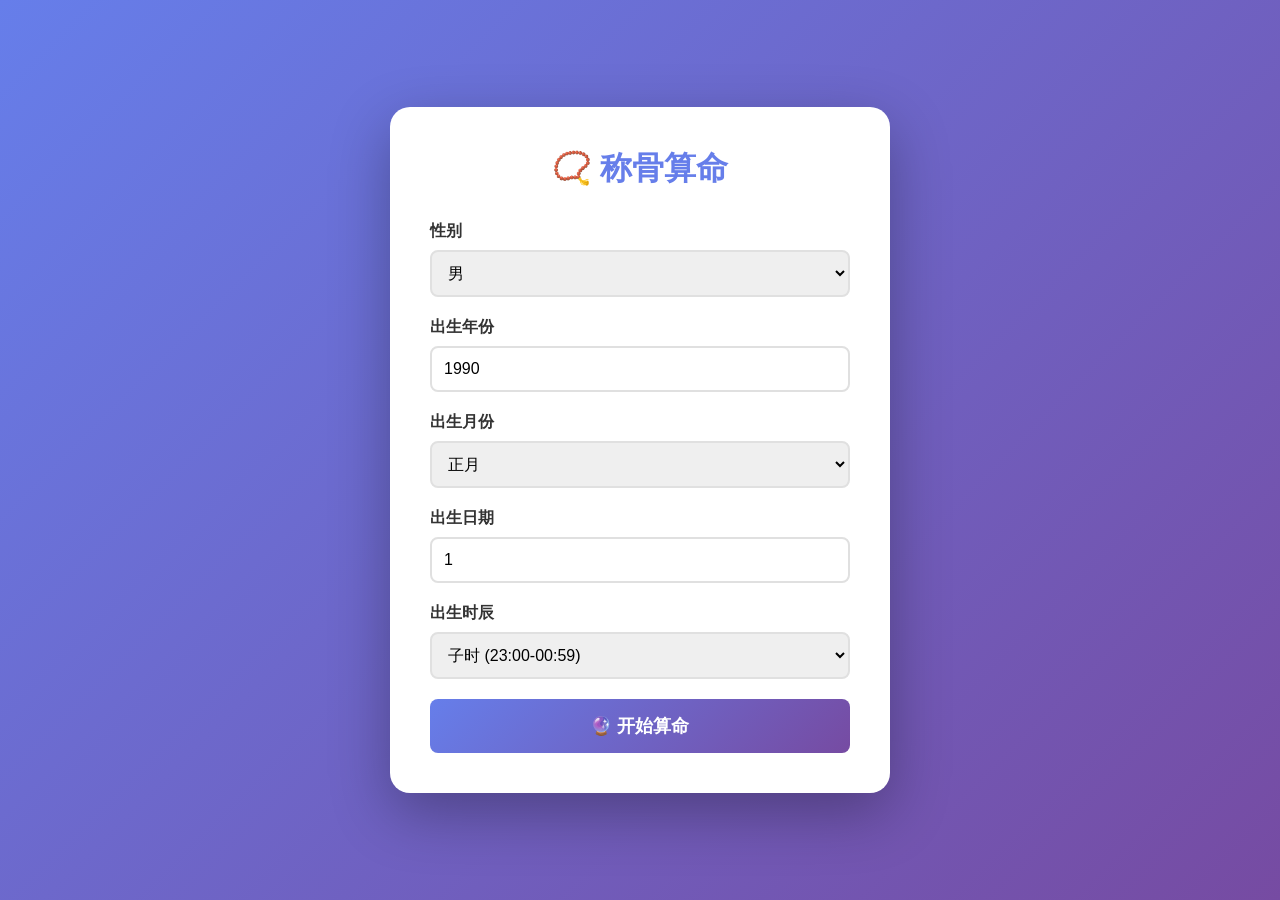
==== frontend/index.html @ 4283c457 "Initial commit: 称骨算命系统 (C++ backend + Web frontend)" ====
<!DOCTYPE html>
<html lang="zh-CN">
<head>
    <meta charset="UTF-8">
    <meta name="viewport" content="width=device-width, initial-scale=1.0">
    <title>称骨算命</title>
    <style>
        * { margin: 0; padding: 0; box-sizing: border-box; }
        body {
            font-family: 'Microsoft YaHei', Arial, sans-serif;
            background: linear-gradient(135deg, #667eea 0%, #764ba2 100%);
            min-height: 100vh;
            display: flex;
            justify-content: center;
            align-items: center;
            padding: 20px;
        }
        .container {
            background: white;
            border-radius: 20px;
            padding: 40px;
            box-shadow: 0 20px 60px rgba(0,0,0,0.3);
            max-width: 500px;
            width: 100%;
        }
        h1 {
            text-align: center;
            color: #667eea;
            margin-bottom: 30px;
            font-size: 32px;
        }
        .form-group {
            margin-bottom: 20px;
        }
        label {
            display: block;
            margin-bottom: 8px;
            color: #333;
            font-weight: bold;
        }
        input, select {
            width: 100%;
            padding: 12px;
            border: 2px solid #e0e0e0;
            border-radius: 8px;
            font-size: 16px;
            transition: border-color 0.3s;
        }
        input:focus, select:focus {
            outline: none;
            border-color: #667eea;
        }
        button {
            width: 100%;
            padding: 15px;
            background: linear-gradient(135deg, #667eea 0%, #764ba2 100%);
            color: white;
            border: none;
            border-radius: 8px;
            font-size: 18px;
            font-weight: bold;
            cursor: pointer;
            transition: transform 0.2s;
        }
        button:hover {
            transform: translateY(-2px);
        }
        button:active {
            transform: translateY(0);
        }
        .result {
            margin-top: 30px;
            padding: 20px;
            background: #f5f5f5;
            border-radius: 10px;
            display: none;
        }
        .result.show {
            display: block;
            animation: fadeIn 0.5s;
        }
        @keyframes fadeIn {
            from { opacity: 0; transform: translateY(10px); }
            to { opacity: 1; transform: translateY(0); }
        }
        .weight {
            font-size: 24px;
            color: #667eea;
            font-weight: bold;
            margin-bottom: 15px;
            text-align: center;
        }
        .poem {
            font-size: 16px;
            line-height: 1.8;
            color: #333;
            text-align: justify;
        }
    </style>
</head>
<body>
    <div class="container">
        <h1>📿 称骨算命</h1>
        <form id="baziForm">
            <div class="form-group">
                <label>性别</label>
                <select id="gender" required>
                    <option value="male">男</option>
                    <option value="female">女</option>
                </select>
            </div>
            <div class="form-group">
                <label>出生年份</label>
                <input type="number" id="year" min="1924" max="2020" value="1990" required>
            </div>
            <div class="form-group">
                <label>出生月份</label>
                <select id="month" required>
                    <option value="1">正月</option>
                    <option value="2">二月</option>
                    <option value="3">三月</option>
                    <option value="4">四月</option>
                    <option value="5">五月</option>
                    <option value="6">六月</option>
                    <option value="7">七月</option>
                    <option value="8">八月</option>
                    <option value="9">九月</option>
                    <option value="10">十月</option>
                    <option value="11">冬月</option>
                    <option value="12">腊月</option>
                </select>
            </div>
            <div class="form-group">
                <label>出生日期</label>
                <input type="number" id="day" min="1" max="30" value="1" required>
            </div>
            <div class="form-group">
                <label>出生时辰</label>
                <select id="hour" required>
                    <option value="0">子时 (23:00-00:59)</option>
                    <option value="1">丑时 (01:00-02:59)</option>
                    <option value="2">丑时 (01:00-02:59)</option>
                    <option value="3">寅时 (03:00-04:59)</option>
                    <option value="4">寅时 (03:00-04:59)</option>
                    <option value="5">卯时 (05:00-06:59)</option>
                    <option value="6">卯时 (05:00-06:59)</option>
                    <option value="7">辰时 (07:00-08:59)</option>
                    <option value="8">辰时 (07:00-08:59)</option>
                    <option value="9">巳时 (09:00-10:59)</option>
                    <option value="10">巳时 (09:00-10:59)</option>
                    <option value="11">午时 (11:00-12:59)</option>
                    <option value="12">午时 (11:00-12:59)</option>
                    <option value="13">未时 (13:00-14:59)</option>
                    <option value="14">未时 (13:00-14:59)</option>
                    <option value="15">申时 (15:00-16:59)</option>
                    <option value="16">申时 (15:00-16:59)</option>
                    <option value="17">酉时 (17:00-18:59)</option>
                    <option value="18">酉时 (17:00-18:59)</option>
                    <option value="19">戌时 (19:00-20:59)</option>
                    <option value="20">戌时 (19:00-20:59)</option>
                    <option value="21">亥时 (21:00-22:59)</option>
                    <option value="22">亥时 (21:00-22:59)</option>
                    <option value="23">子时 (23:00-00:59)</option>
                </select>
            </div>
            <button type="submit">🔮 开始算命</button>
        </form>
        <div id="result" class="result">
            <div class="weight" id="weightDisplay"></div>
            <div class="poem" id="poemDisplay"></div>
        </div>
    </div>

    <script>
        document.getElementById('baziForm').addEventListener('submit', async (e) => {
            e.preventDefault();
            
            const gender = document.getElementById('gender').value;
            const year = document.getElementById('year').value;
            const month = document.getElementById('month').value;
            const day = document.getElementById('day').value;
            const hour = document.getElementById('hour').value;
            
            try {
                const response = await fetch(`http://localhost:8080/calculate?year=${year}&month=${month}&day=${day}&hour=${hour}&gender=${gender}`);
                const data = await response.json();
                
                document.getElementById('weightDisplay').textContent = `骨重：${data.weight} 两`;
                document.getElementById('poemDisplay').textContent = data.poem;
                document.getElementById('result').classList.add('show');
            } catch (error) {
                alert('计算失败，请确保后端服务已启动');
            }
        });
    </script>
</body>
</html>
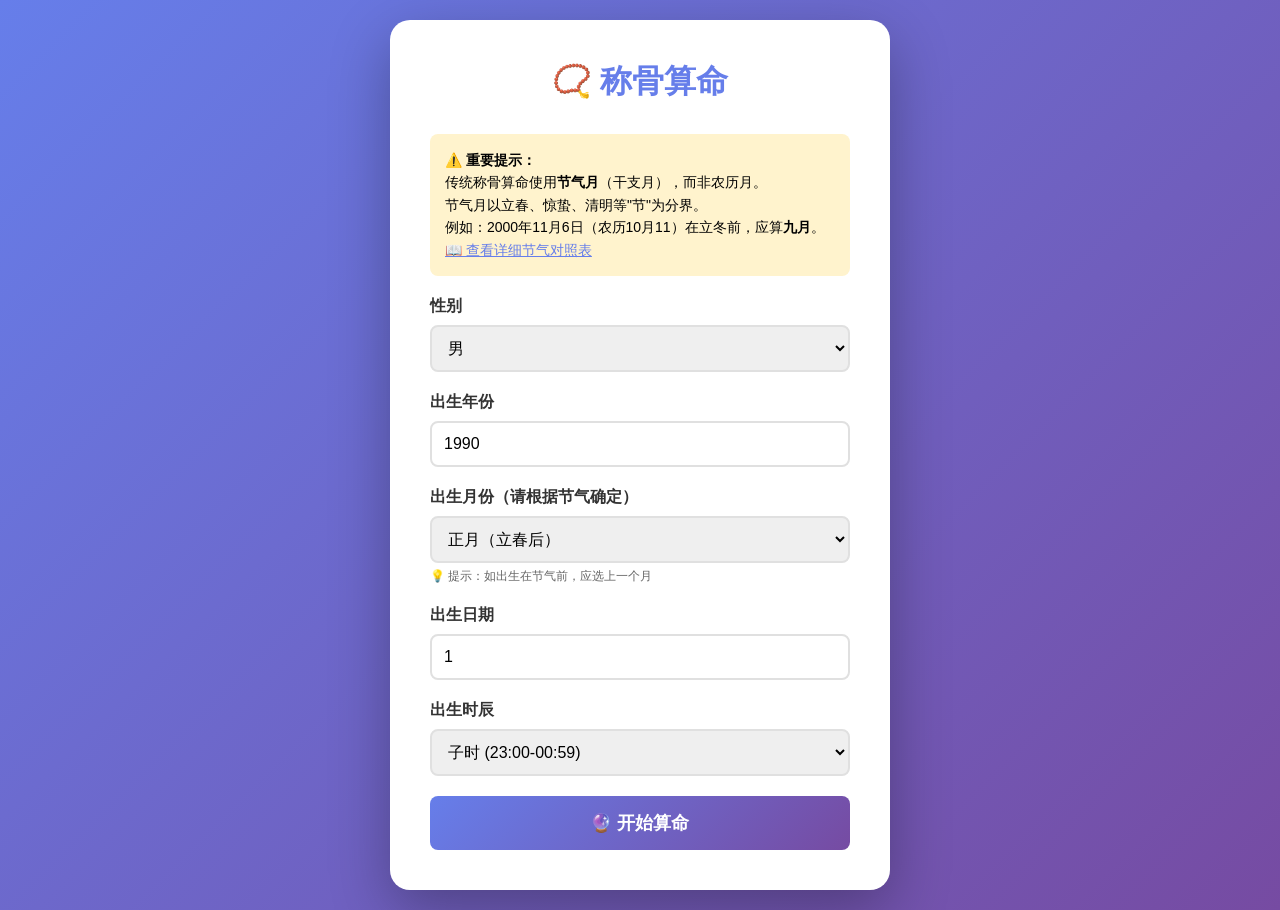
==== commit 28fdfe62: "添加节气月份说明和查询工具" ====
--- a/frontend/index.html
+++ b/frontend/index.html
@@ -101,6 +101,13 @@
 <body>
     <div class="container">
         <h1>📿 称骨算命</h1>
+        <div style="background: #fff3cd; padding: 15px; border-radius: 8px; margin-bottom: 20px; font-size: 14px; line-height: 1.6;">
+            <strong>⚠️ 重要提示：</strong><br>
+            传统称骨算命使用<strong>节气月</strong>（干支月），而非农历月。<br>
+            节气月以立春、惊蛰、清明等"节"为分界。<br>
+            例如：2000年11月6日（农历10月11）在立冬前，应算<strong>九月</strong>。<br>
+            <a href="solar-terms.html" target="_blank" style="color: #667eea;">📖 查看详细节气对照表</a>
+        </div>
         <form id="baziForm">
             <div class="form-group">
                 <label>性别</label>
@@ -114,21 +121,24 @@
                 <input type="number" id="year" min="1924" max="2020" value="1990" required>
             </div>
             <div class="form-group">
-                <label>出生月份</label>
+                <label>出生月份（请根据节气确定）</label>
                 <select id="month" required>
-                    <option value="1">正月</option>
-                    <option value="2">二月</option>
-                    <option value="3">三月</option>
-                    <option value="4">四月</option>
-                    <option value="5">五月</option>
-                    <option value="6">六月</option>
-                    <option value="7">七月</option>
-                    <option value="8">八月</option>
-                    <option value="9">九月</option>
-                    <option value="10">十月</option>
-                    <option value="11">冬月</option>
-                    <option value="12">腊月</option>
+                    <option value="1">正月（立春后）</option>
+                    <option value="2">二月（惊蛰后）</option>
+                    <option value="3">三月（清明后）</option>
+                    <option value="4">四月（立夏后）</option>
+                    <option value="5">五月（芒种后）</option>
+                    <option value="6">六月（小暑后）</option>
+                    <option value="7">七月（立秋后）</option>
+                    <option value="8">八月（白露后）</option>
+                    <option value="9">九月（寒露后）</option>
+                    <option value="10">十月（立冬后）</option>
+                    <option value="11">冬月（大雪后）</option>
+                    <option value="12">腊月（小寒后）</option>
                 </select>
+                <small style="color: #666; font-size: 12px; margin-top: 5px; display: block;">
+                    💡 提示：如出生在节气前，应选上一个月
+                </small>
             </div>
             <div class="form-group">
                 <label>出生日期</label>
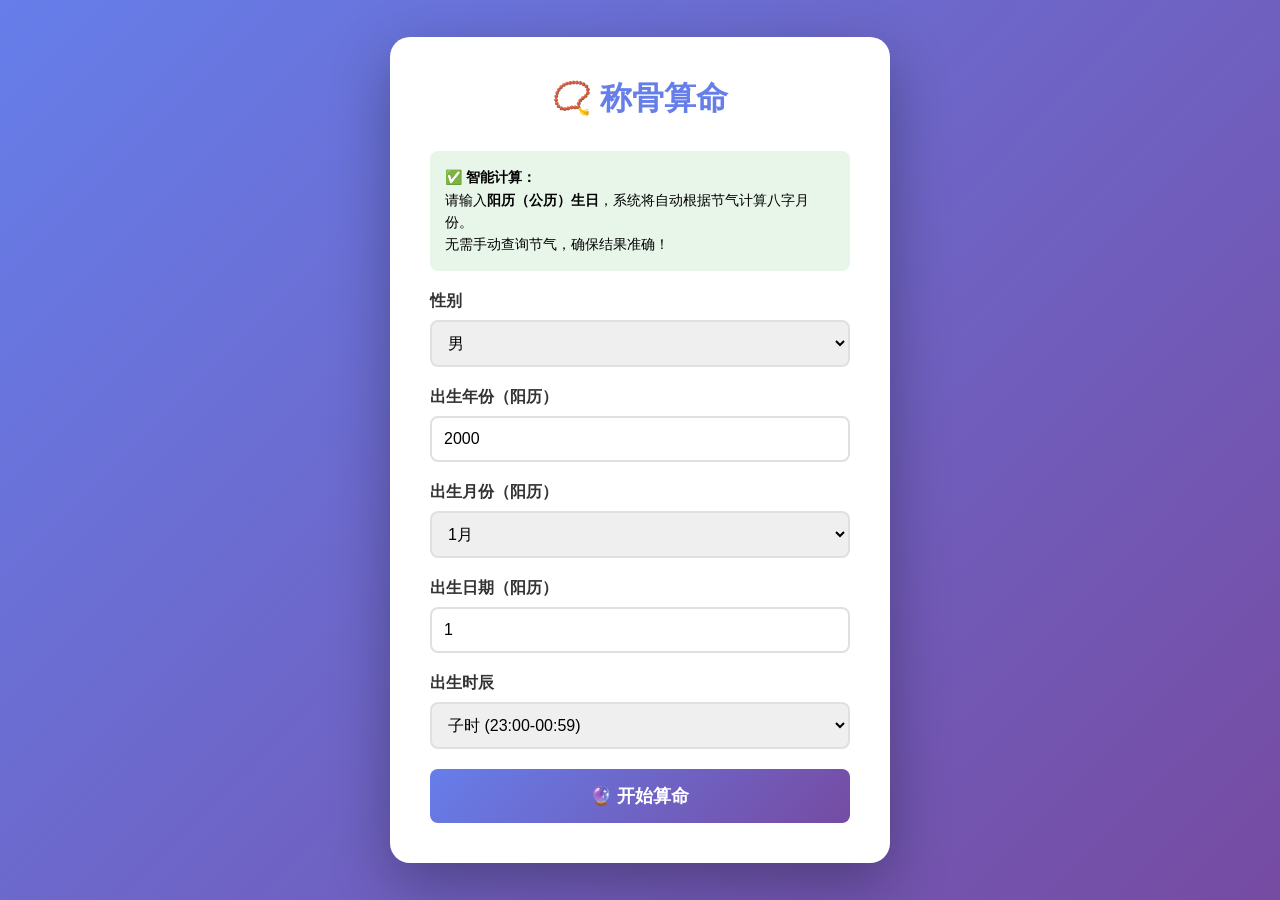
==== commit 19188a82: "改为阳历输入，自动计算节气月份" ====
--- a/frontend/index.html
+++ b/frontend/index.html
@@ -101,12 +101,10 @@
 <body>
     <div class="container">
         <h1>📿 称骨算命</h1>
-        <div style="background: #fff3cd; padding: 15px; border-radius: 8px; margin-bottom: 20px; font-size: 14px; line-height: 1.6;">
-            <strong>⚠️ 重要提示：</strong><br>
-            传统称骨算命使用<strong>节气月</strong>（干支月），而非农历月。<br>
-            节气月以立春、惊蛰、清明等"节"为分界。<br>
-            例如：2000年11月6日（农历10月11）在立冬前，应算<strong>九月</strong>。<br>
-            <a href="solar-terms.html" target="_blank" style="color: #667eea;">📖 查看详细节气对照表</a>
+        <div style="background: #e8f5e9; padding: 15px; border-radius: 8px; margin-bottom: 20px; font-size: 14px; line-height: 1.6;">
+            <strong>✅ 智能计算：</strong><br>
+            请输入<strong>阳历（公历）生日</strong>，系统将自动根据节气计算八字月份。<br>
+            无需手动查询节气，确保结果准确！
         </div>
         <form id="baziForm">
             <div class="form-group">
@@ -117,32 +115,29 @@
                 </select>
             </div>
             <div class="form-group">
-                <label>出生年份</label>
-                <input type="number" id="year" min="1924" max="2020" value="1990" required>
-            </div>
-            <div class="form-group">
-                <label>出生月份（请根据节气确定）</label>
+                <label>出生年份（阳历）</label>
+                <input type="number" id="year" min="1900" max="2100" value="2000" required>
+            </div>
+            <div class="form-group">
+                <label>出生月份（阳历）</label>
                 <select id="month" required>
-                    <option value="1">正月（立春后）</option>
-                    <option value="2">二月（惊蛰后）</option>
-                    <option value="3">三月（清明后）</option>
-                    <option value="4">四月（立夏后）</option>
-                    <option value="5">五月（芒种后）</option>
-                    <option value="6">六月（小暑后）</option>
-                    <option value="7">七月（立秋后）</option>
-                    <option value="8">八月（白露后）</option>
-                    <option value="9">九月（寒露后）</option>
-                    <option value="10">十月（立冬后）</option>
-                    <option value="11">冬月（大雪后）</option>
-                    <option value="12">腊月（小寒后）</option>
+                    <option value="1">1月</option>
+                    <option value="2">2月</option>
+                    <option value="3">3月</option>
+                    <option value="4">4月</option>
+                    <option value="5">5月</option>
+                    <option value="6">6月</option>
+                    <option value="7">7月</option>
+                    <option value="8">8月</option>
+                    <option value="9">9月</option>
+                    <option value="10">10月</option>
+                    <option value="11">11月</option>
+                    <option value="12">12月</option>
                 </select>
-                <small style="color: #666; font-size: 12px; margin-top: 5px; display: block;">
-                    💡 提示：如出生在节气前，应选上一个月
-                </small>
-            </div>
-            <div class="form-group">
-                <label>出生日期</label>
-                <input type="number" id="day" min="1" max="30" value="1" required>
+            </div>
+            <div class="form-group">
+                <label>出生日期（阳历）</label>
+                <input type="number" id="day" min="1" max="31" value="1" required>
             </div>
             <div class="form-group">
                 <label>出生时辰</label>
@@ -177,6 +172,7 @@
         </form>
         <div id="result" class="result">
             <div class="weight" id="weightDisplay"></div>
+            <div style="text-align: center; color: #666; font-size: 14px; margin-bottom: 10px;" id="solarMonthDisplay"></div>
             <div class="poem" id="poemDisplay"></div>
         </div>
     </div>
@@ -195,7 +191,10 @@
                 const response = await fetch(`http://localhost:8080/calculate?year=${year}&month=${month}&day=${day}&hour=${hour}&gender=${gender}`);
                 const data = await response.json();
                 
+                const monthNames = ['', '正月', '二月', '三月', '四月', '五月', '六月', '七月', '八月', '九月', '十月', '冬月', '腊月'];
+                
                 document.getElementById('weightDisplay').textContent = `骨重：${data.weight} 两`;
+                document.getElementById('solarMonthDisplay').textContent = `（节气月：${monthNames[data.solarMonth]}）`;
                 document.getElementById('poemDisplay').textContent = data.poem;
                 document.getElementById('result').classList.add('show');
             } catch (error) {
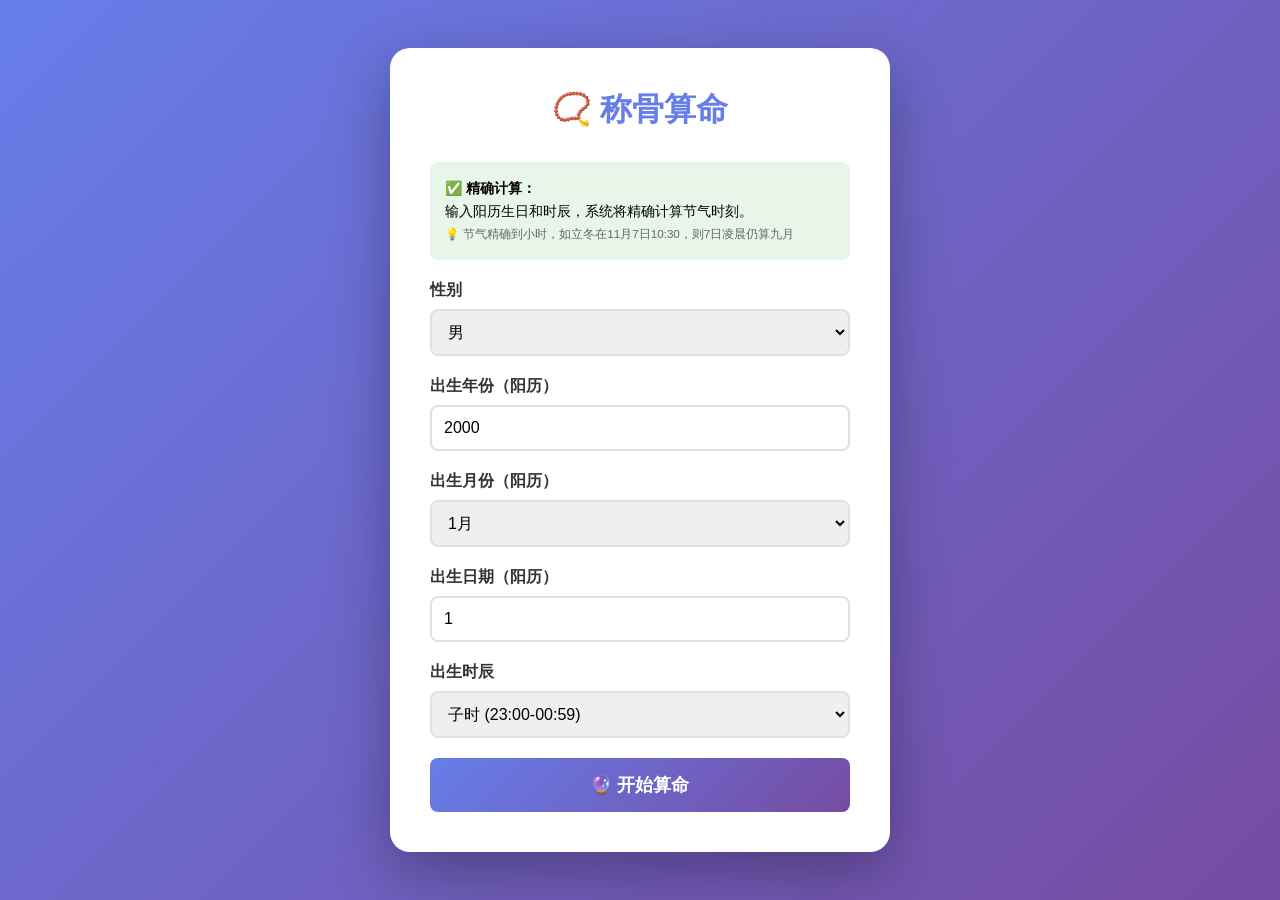
==== commit db0118b0: "节气计算精确到时刻（小时级别）" ====
--- a/frontend/index.html
+++ b/frontend/index.html
@@ -83,6 +83,34 @@
             from { opacity: 0; transform: translateY(10px); }
             to { opacity: 1; transform: translateY(0); }
         }
+        .process {
+            background: white;
+            padding: 15px;
+            border-radius: 8px;
+            margin-bottom: 15px;
+            font-size: 14px;
+            line-height: 1.8;
+        }
+        .process-title {
+            font-weight: bold;
+            color: #667eea;
+            margin-bottom: 10px;
+            font-size: 16px;
+        }
+        .process-item {
+            padding: 5px 0;
+            border-bottom: 1px dashed #e0e0e0;
+        }
+        .process-item:last-child {
+            border-bottom: none;
+        }
+        .process-sum {
+            margin-top: 10px;
+            padding-top: 10px;
+            border-top: 2px solid #667eea;
+            font-weight: bold;
+            color: #667eea;
+        }
         .weight {
             font-size: 24px;
             color: #667eea;
@@ -102,9 +130,9 @@
     <div class="container">
         <h1>📿 称骨算命</h1>
         <div style="background: #e8f5e9; padding: 15px; border-radius: 8px; margin-bottom: 20px; font-size: 14px; line-height: 1.6;">
-            <strong>✅ 智能计算：</strong><br>
-            请输入<strong>阳历（公历）生日</strong>，系统将自动根据节气计算八字月份。<br>
-            无需手动查询节气，确保结果准确！
+            <strong>✅ 精确计算：</strong><br>
+            输入阳历生日和时辰，系统将精确计算节气时刻。<br>
+            <small style="color: #666;">💡 节气精确到小时，如立冬在11月7日10:30，则7日凌晨仍算九月</small>
         </div>
         <form id="baziForm">
             <div class="form-group">
@@ -171,8 +199,11 @@
             <button type="submit">🔮 开始算命</button>
         </form>
         <div id="result" class="result">
+            <div class="process">
+                <div class="process-title">📊 计算过程</div>
+                <div id="processDisplay"></div>
+            </div>
             <div class="weight" id="weightDisplay"></div>
-            <div style="text-align: center; color: #666; font-size: 14px; margin-bottom: 10px;" id="solarMonthDisplay"></div>
             <div class="poem" id="poemDisplay"></div>
         </div>
     </div>
@@ -192,9 +223,35 @@
                 const data = await response.json();
                 
                 const monthNames = ['', '正月', '二月', '三月', '四月', '五月', '六月', '七月', '八月', '九月', '十月', '冬月', '腊月'];
+                const hourNames = ['子时', '丑时', '丑时', '寅时', '寅时', '卯时', '卯时', '辰时', '辰时', '巳时', '巳时', '午时', '午时', '未时', '未时', '申时', '申时', '酉时', '酉时', '戌时', '戌时', '亥时', '亥时', '子时'];
                 
+                // 显示计算过程
+                const processHTML = `
+                    <div class="process-item">
+                        <strong>输入：</strong>阳历 ${data.inputYear}年${data.inputMonth}月${data.inputDay}日 ${hourNames[data.inputHour]}
+                    </div>
+                    <div class="process-item">
+                        <strong>节气转换：</strong>${data.inputYear}年${data.inputMonth}月${data.inputDay}日 → 节气月 <strong>${monthNames[data.solarMonth]}</strong>
+                    </div>
+                    <div class="process-item">
+                        <strong>年份骨重：</strong>${data.inputYear}年 = ${data.yearWeight} 两
+                    </div>
+                    <div class="process-item">
+                        <strong>月份骨重：</strong>${monthNames[data.solarMonth]} = ${data.monthWeight} 两
+                    </div>
+                    <div class="process-item">
+                        <strong>日期骨重：</strong>${data.inputDay}日 = ${data.dayWeight} 两
+                    </div>
+                    <div class="process-item">
+                        <strong>时辰骨重：</strong>${hourNames[data.inputHour]} = ${data.hourWeight} 两
+                    </div>
+                    <div class="process-sum">
+                        总计：${data.yearWeight} + ${data.monthWeight} + ${data.dayWeight} + ${data.hourWeight} = ${data.weight} 两
+                    </div>
+                `;
+                
+                document.getElementById('processDisplay').innerHTML = processHTML;
                 document.getElementById('weightDisplay').textContent = `骨重：${data.weight} 两`;
-                document.getElementById('solarMonthDisplay').textContent = `（节气月：${monthNames[data.solarMonth]}）`;
                 document.getElementById('poemDisplay').textContent = data.poem;
                 document.getElementById('result').classList.add('show');
             } catch (error) {
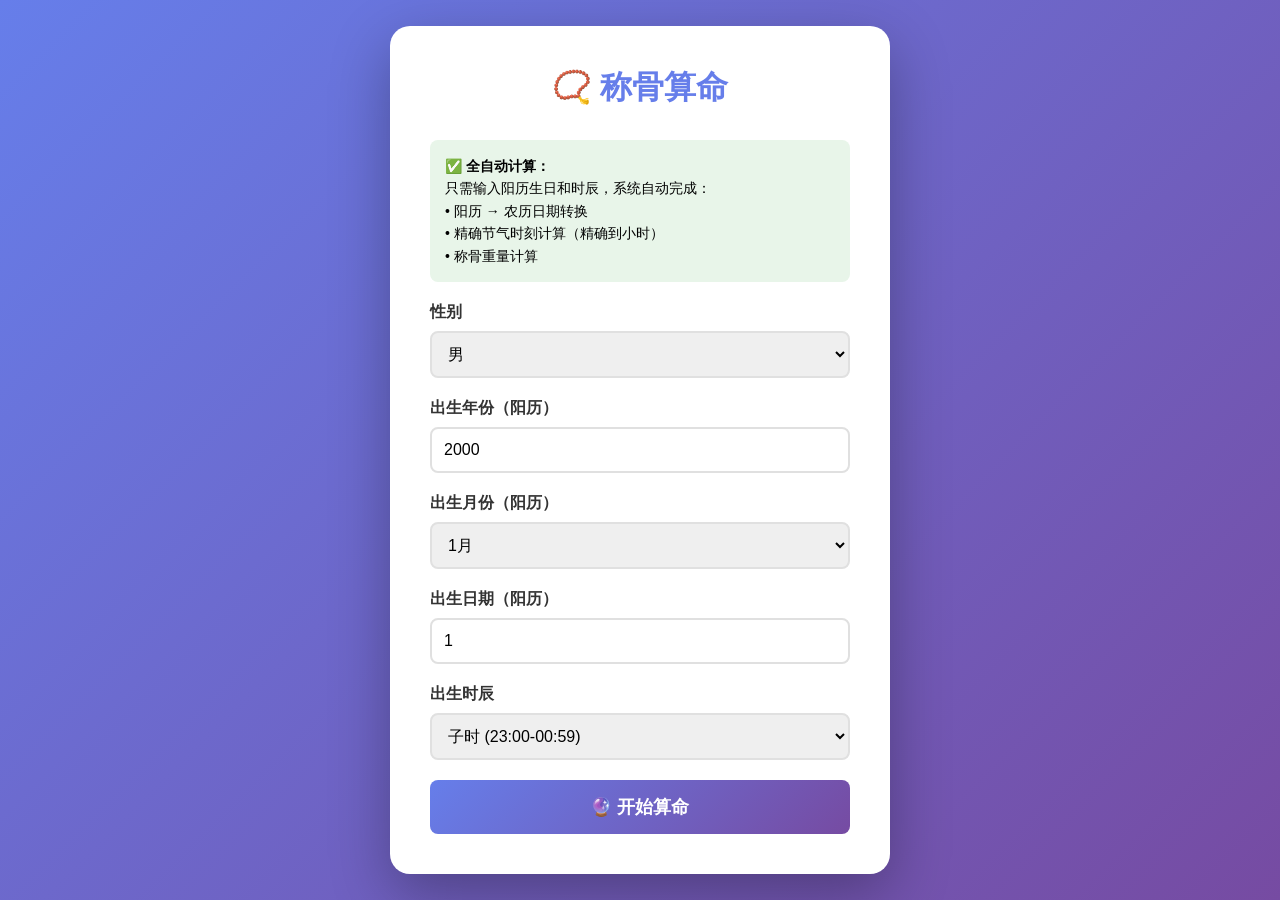
==== commit 323863ff: "添加阳历转农历功能，日期自动使用农历日计算" ====
--- a/frontend/index.html
+++ b/frontend/index.html
@@ -130,9 +130,11 @@
     <div class="container">
         <h1>📿 称骨算命</h1>
         <div style="background: #e8f5e9; padding: 15px; border-radius: 8px; margin-bottom: 20px; font-size: 14px; line-height: 1.6;">
-            <strong>✅ 精确计算：</strong><br>
-            输入阳历生日和时辰，系统将精确计算节气时刻。<br>
-            <small style="color: #666;">💡 节气精确到小时，如立冬在11月7日10:30，则7日凌晨仍算九月</small>
+            <strong>✅ 全自动计算：</strong><br>
+            只需输入阳历生日和时辰，系统自动完成：<br>
+            • 阳历 → 农历日期转换<br>
+            • 精确节气时刻计算（精确到小时）<br>
+            • 称骨重量计算
         </div>
         <form id="baziForm">
             <div class="form-group">
@@ -231,7 +233,10 @@
                         <strong>输入：</strong>阳历 ${data.inputYear}年${data.inputMonth}月${data.inputDay}日 ${hourNames[data.inputHour]}
                     </div>
                     <div class="process-item">
-                        <strong>节气转换：</strong>${data.inputYear}年${data.inputMonth}月${data.inputDay}日 → 节气月 <strong>${monthNames[data.solarMonth]}</strong>
+                        <strong>阳历转农历：</strong>${data.inputYear}年${data.inputMonth}月${data.inputDay}日 → 农历 <strong>${data.lunarDay}日</strong>
+                    </div>
+                    <div class="process-item">
+                        <strong>节气转换：</strong>${data.inputYear}年${data.inputMonth}月 ${hourNames[data.inputHour]} → 节气月 <strong>${monthNames[data.solarMonth]}</strong>
                     </div>
                     <div class="process-item">
                         <strong>年份骨重：</strong>${data.inputYear}年 = ${data.yearWeight} 两
@@ -240,7 +245,7 @@
                         <strong>月份骨重：</strong>${monthNames[data.solarMonth]} = ${data.monthWeight} 两
                     </div>
                     <div class="process-item">
-                        <strong>日期骨重：</strong>${data.inputDay}日 = ${data.dayWeight} 两
+                        <strong>日期骨重：</strong>农历${data.lunarDay}日 = ${data.dayWeight} 两
                     </div>
                     <div class="process-item">
                         <strong>时辰骨重：</strong>${hourNames[data.inputHour]} = ${data.hourWeight} 两
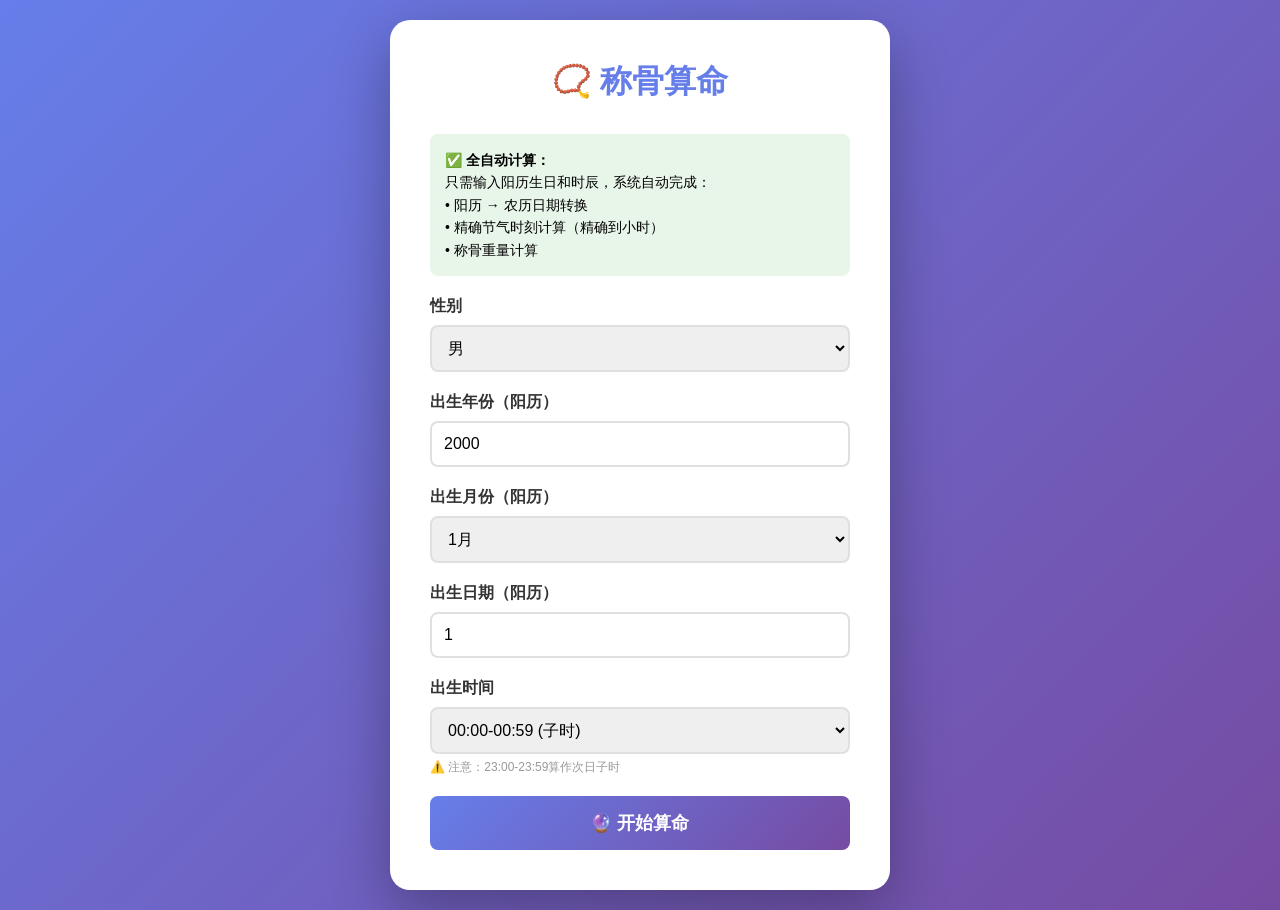
==== commit 5c2dda34: "处理23点特殊情况：23点算次日子时" ====
--- a/frontend/index.html
+++ b/frontend/index.html
@@ -170,33 +170,38 @@
                 <input type="number" id="day" min="1" max="31" value="1" required>
             </div>
             <div class="form-group">
-                <label>出生时辰</label>
-                <select id="hour" required>
-                    <option value="0">子时 (23:00-00:59)</option>
-                    <option value="1">丑时 (01:00-02:59)</option>
-                    <option value="2">丑时 (01:00-02:59)</option>
-                    <option value="3">寅时 (03:00-04:59)</option>
-                    <option value="4">寅时 (03:00-04:59)</option>
-                    <option value="5">卯时 (05:00-06:59)</option>
-                    <option value="6">卯时 (05:00-06:59)</option>
-                    <option value="7">辰时 (07:00-08:59)</option>
-                    <option value="8">辰时 (07:00-08:59)</option>
-                    <option value="9">巳时 (09:00-10:59)</option>
-                    <option value="10">巳时 (09:00-10:59)</option>
-                    <option value="11">午时 (11:00-12:59)</option>
-                    <option value="12">午时 (11:00-12:59)</option>
-                    <option value="13">未时 (13:00-14:59)</option>
-                    <option value="14">未时 (13:00-14:59)</option>
-                    <option value="15">申时 (15:00-16:59)</option>
-                    <option value="16">申时 (15:00-16:59)</option>
-                    <option value="17">酉时 (17:00-18:59)</option>
-                    <option value="18">酉时 (17:00-18:59)</option>
-                    <option value="19">戌时 (19:00-20:59)</option>
-                    <option value="20">戌时 (19:00-20:59)</option>
-                    <option value="21">亥时 (21:00-22:59)</option>
-                    <option value="22">亥时 (21:00-22:59)</option>
-                    <option value="23">子时 (23:00-00:59)</option>
-                </select>
+                <label>出生时间</label>
+                <div style="display: flex; gap: 10px;">
+                    <select id="hour" required style="flex: 1;">
+                        <option value="0">00:00-00:59 (子时)</option>
+                        <option value="1">01:00-01:59 (丑时)</option>
+                        <option value="2">02:00-02:59 (丑时)</option>
+                        <option value="3">03:00-03:59 (寅时)</option>
+                        <option value="4">04:00-04:59 (寅时)</option>
+                        <option value="5">05:00-05:59 (卯时)</option>
+                        <option value="6">06:00-06:59 (卯时)</option>
+                        <option value="7">07:00-07:59 (辰时)</option>
+                        <option value="8">08:00-08:59 (辰时)</option>
+                        <option value="9">09:00-09:59 (巳时)</option>
+                        <option value="10">10:00-10:59 (巳时)</option>
+                        <option value="11">11:00-11:59 (午时)</option>
+                        <option value="12">12:00-12:59 (午时)</option>
+                        <option value="13">13:00-13:59 (未时)</option>
+                        <option value="14">14:00-14:59 (未时)</option>
+                        <option value="15">15:00-15:59 (申时)</option>
+                        <option value="16">16:00-16:59 (申时)</option>
+                        <option value="17">17:00-17:59 (酉时)</option>
+                        <option value="18">18:00-18:59 (酉时)</option>
+                        <option value="19">19:00-19:59 (戌时)</option>
+                        <option value="20">20:00-20:59 (戌时)</option>
+                        <option value="21">21:00-21:59 (亥时)</option>
+                        <option value="22">22:00-22:59 (亥时)</option>
+                        <option value="23">23:00-23:59 (子时-次日)</option>
+                    </select>
+                </div>
+                <small style="color: #999; font-size: 12px; margin-top: 5px; display: block;">
+                    ⚠️ 注意：23:00-23:59算作次日子时
+                </small>
             </div>
             <button type="submit">🔮 开始算命</button>
         </form>
@@ -224,22 +229,30 @@
                 const response = await fetch(`http://localhost:8080/calculate?year=${year}&month=${month}&day=${day}&hour=${hour}&gender=${gender}`);
                 const data = await response.json();
                 
-                const monthNames = ['', '正月', '二月', '三月', '四月', '五月', '六月', '七月', '八月', '九月', '十月', '冬月', '腊月'];
                 const hourNames = ['子时', '丑时', '丑时', '寅时', '寅时', '卯时', '卯时', '辰时', '辰时', '巳时', '巳时', '午时', '午时', '未时', '未时', '申时', '申时', '酉时', '酉时', '戌时', '戌时', '亥时', '亥时', '子时'];
+                
+                // 判断是否23点（次日子时）
+                const is23Hour = data.inputHour == 23;
+                const displayDate = is23Hour 
+                    ? `${data.calcYear}年${data.calcMonth}月${data.calcDay}日` 
+                    : `${data.inputYear}年${data.inputMonth}月${data.inputDay}日`;
                 
                 // 显示计算过程
                 const processHTML = `
                     <div class="process-item">
-                        <strong>输入：</strong>阳历 ${data.inputYear}年${data.inputMonth}月${data.inputDay}日 ${hourNames[data.inputHour]}
-                    </div>
-                    <div class="process-item">
-                        <strong>阳历转农历：</strong>${data.inputYear}年${data.inputMonth}月${data.inputDay}日 → 农历 <strong>${data.lunarDay}日</strong>
-                    </div>
-                    <div class="process-item">
-                        <strong>节气转换：</strong>${data.inputYear}年${data.inputMonth}月 ${hourNames[data.inputHour]} → 节气月 <strong>${monthNames[data.solarMonth]}</strong>
-                    </div>
-                    <div class="process-item">
-                        <strong>年份骨重：</strong>${data.inputYear}年 = ${data.yearWeight} 两
+                        <strong>输入：</strong>阳历 ${data.inputYear}年${data.inputMonth}月${data.inputDay}日 ${data.inputHour}:00-${data.inputHour}:59
+                    </div>
+                    ${is23Hour ? `<div class="process-item" style="color: #667eea;">
+                        <strong>时辰调整：</strong>23点算次日子时 → ${displayDate} 子时
+                    </div>` : ''}
+                    <div class="process-item">
+                        <strong>阳历转农历：</strong>${displayDate} → 农历 <strong>${data.lunarDay}日</strong>
+                    </div>
+                    <div class="process-item">
+                        <strong>节气转换：</strong>${displayDate} ${hourNames[data.inputHour == 23 ? 0 : data.inputHour]} → 节气月 <strong>${monthNames[data.solarMonth]}</strong>
+                    </div>
+                    <div class="process-item">
+                        <strong>年份骨重：</strong>${data.calcYear}年 = ${data.yearWeight} 两
                     </div>
                     <div class="process-item">
                         <strong>月份骨重：</strong>${monthNames[data.solarMonth]} = ${data.monthWeight} 两
@@ -248,7 +261,7 @@
                         <strong>日期骨重：</strong>农历${data.lunarDay}日 = ${data.dayWeight} 两
                     </div>
                     <div class="process-item">
-                        <strong>时辰骨重：</strong>${hourNames[data.inputHour]} = ${data.hourWeight} 两
+                        <strong>时辰骨重：</strong>${hourNames[data.inputHour == 23 ? 0 : data.inputHour]} = ${data.hourWeight} 两
                     </div>
                     <div class="process-sum">
                         总计：${data.yearWeight} + ${data.monthWeight} + ${data.dayWeight} + ${data.hourWeight} = ${data.weight} 两
